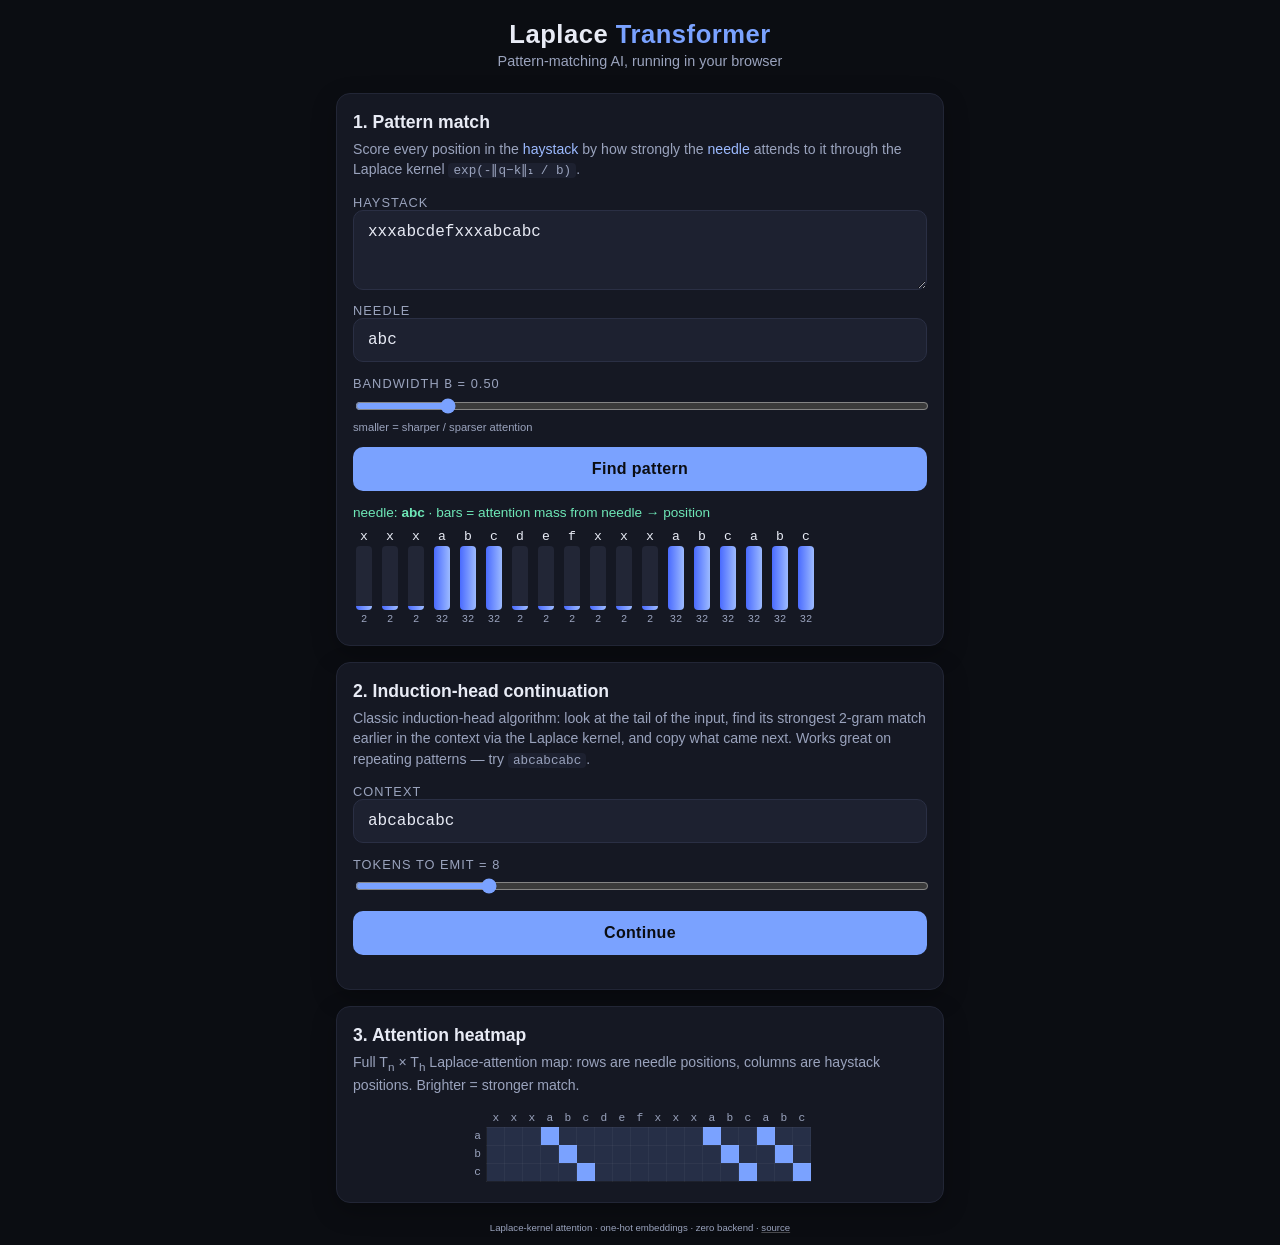
==== docs/index.html @ 92deb5fe "Add zero-backend static demo + GitHub Pages & Vercel deploy Ports the Laplace-kernel attention, indu" ====
<!DOCTYPE html>
<html lang="en">
<head>
  <meta charset="UTF-8" />
  <meta name="viewport" content="width=device-width, initial-scale=1, viewport-fit=cover" />
  <meta name="theme-color" content="#0b0d12" />
  <meta name="description" content="A lightweight Laplace-kernel transformer for pattern matching, running entirely in your browser." />
  <title>Laplace Transformer</title>
  <link rel="icon" href="data:image/svg+xml,%3Csvg xmlns='http://www.w3.org/2000/svg' viewBox='0 0 32 32'%3E%3Ctext y='26' font-size='26'%3E%E2%9A%A1%3C/text%3E%3C/svg%3E" />
  <link rel="stylesheet" href="style.css" />
</head>
<body>
  <main>
    <header>
      <h1>Laplace <span>Transformer</span></h1>
      <p class="sub">Pattern-matching AI, running in your browser</p>
    </header>

    <section class="card">
      <h2>1. Pattern match</h2>
      <p class="hint">
        Score every position in the <em>haystack</em> by how strongly
        the <em>needle</em> attends to it through the Laplace kernel
        <code>exp(-‖q&#8722;k‖₁ / b)</code>.
      </p>
      <label>
        Haystack
        <textarea id="haystack" rows="3" autocomplete="off" spellcheck="false"
                  placeholder="xxxabcdefxxxabcabc"></textarea>
      </label>
      <label>
        Needle
        <input id="needle" type="text" autocomplete="off" spellcheck="false"
               placeholder="abc" />
      </label>
      <label class="slider-label">
        Bandwidth <code>b</code> = <span id="bwVal">0.50</span>
        <input id="bw" type="range" min="0.05" max="3" step="0.05" value="0.5" />
        <small>smaller = sharper / sparser attention</small>
      </label>
      <button id="matchBtn" class="primary">Find pattern</button>
      <div id="matchResult" class="result" aria-live="polite"></div>
    </section>

    <section class="card">
      <h2>2. Induction-head continuation</h2>
      <p class="hint">
        Classic induction-head algorithm: look at the tail of the input,
        find its strongest 2-gram match earlier in the context via the
        Laplace kernel, and copy what came next. Works great on
        repeating patterns &mdash; try <code>abcabcabc</code>.
      </p>
      <label>
        Context
        <input id="context" type="text" autocomplete="off" spellcheck="false"
               placeholder="abcabcabc" />
      </label>
      <label class="slider-label">
        Tokens to emit = <span id="nVal">8</span>
        <input id="numTokens" type="range" min="1" max="32" step="1" value="8" />
      </label>
      <button id="contBtn" class="primary">Continue</button>
      <div id="contResult" class="result" aria-live="polite"></div>
    </section>

    <section class="card">
      <h2>3. Attention heatmap</h2>
      <p class="hint">
        Full T<sub>n</sub> &times; T<sub>h</sub> Laplace-attention map:
        rows are needle positions, columns are haystack positions.
        Brighter = stronger match.
      </p>
      <div id="heatmap" class="heatmap"></div>
    </section>

    <footer>
      <small>
        Laplace-kernel attention &middot; one-hot embeddings &middot; zero backend
        &middot; <a href="https://github.com/baiehclaca/emacgs">source</a>
      </small>
    </footer>
  </main>

  <script src="laplace.js"></script>
  <script src="app.js"></script>
</body>
</html>
---- docs/style.css ----
:root {
  --bg: #0b0d12;
  --panel: #151823;
  --panel-hi: #1d2130;
  --ink: #e8ebf5;
  --ink-dim: #9aa3bd;
  --accent: #7aa2ff;
  --accent-hi: #9cbaff;
  --good: #6ee7b7;
  --bad: #ff8a8a;
  --bar: linear-gradient(90deg, #4a6bff, #9cbaff);
  --radius: 14px;
  font-family: -apple-system, BlinkMacSystemFont, "Segoe UI", Roboto,
               "Helvetica Neue", Arial, sans-serif;
}

* { box-sizing: border-box; }

html, body {
  margin: 0;
  padding: 0;
  background: var(--bg);
  color: var(--ink);
  -webkit-tap-highlight-color: transparent;
  -webkit-text-size-adjust: 100%;
  min-height: 100%;
}

main {
  max-width: 640px;
  margin: 0 auto;
  padding: env(safe-area-inset-top, 20px) 16px
          env(safe-area-inset-bottom, 20px);
}

header {
  text-align: center;
  padding: 20px 0 8px;
}
header h1 {
  font-size: 1.6rem;
  font-weight: 700;
  margin: 0;
  letter-spacing: 0.02em;
}
header h1 span {
  color: var(--accent);
}
header .sub {
  color: var(--ink-dim);
  margin: 4px 0 0;
  font-size: 0.9rem;
}

.card {
  background: var(--panel);
  border: 1px solid #222636;
  border-radius: var(--radius);
  padding: 18px 16px 20px;
  margin: 16px 0;
  box-shadow: 0 8px 24px rgba(0, 0, 0, 0.25);
}

.card h2 {
  margin: 0 0 6px;
  font-size: 1.1rem;
}
.card .hint {
  color: var(--ink-dim);
  margin: 0 0 14px;
  font-size: 0.88rem;
  line-height: 1.45;
}
.card .hint code,
.result code {
  background: var(--panel-hi);
  padding: 0 5px;
  border-radius: 4px;
  font-size: 0.9em;
  font-family: ui-monospace, Menlo, Consolas, monospace;
}
.card em {
  color: var(--accent-hi);
  font-style: normal;
}

label {
  display: block;
  color: var(--ink-dim);
  font-size: 0.8rem;
  margin: 10px 0 4px;
  text-transform: uppercase;
  letter-spacing: 0.08em;
}
label small {
  display: block;
  color: var(--ink-dim);
  font-size: 0.7rem;
  margin-top: 4px;
  text-transform: none;
  letter-spacing: 0;
}
input[type="text"], textarea {
  width: 100%;
  background: var(--panel-hi);
  color: var(--ink);
  border: 1px solid #2a2f44;
  border-radius: 10px;
  padding: 12px 14px;
  font-size: 1rem;
  font-family: ui-monospace, Menlo, Consolas, monospace;
  outline: none;
  transition: border-color .15s ease;
}
input[type="text"]:focus, textarea:focus {
  border-color: var(--accent);
}
textarea { resize: vertical; min-height: 64px; }

.slider-label { margin-top: 14px; }
input[type="range"] {
  width: 100%;
  accent-color: var(--accent);
  margin-top: 6px;
}

button.primary {
  display: block;
  width: 100%;
  margin-top: 14px;
  padding: 13px 18px;
  border: 0;
  border-radius: 10px;
  background: var(--accent);
  color: #0b0d12;
  font-size: 1rem;
  font-weight: 700;
  letter-spacing: 0.02em;
  cursor: pointer;
  transition: background .15s ease, transform .05s ease;
}
button.primary:hover { background: var(--accent-hi); }
button.primary:active { transform: translateY(1px); }

.result { margin-top: 14px; }

.bars {
  display: flex;
  flex-wrap: wrap;
  gap: 4px 4px;
  margin-top: 8px;
}
.bar-wrap {
  position: relative;
  display: inline-flex;
  flex-direction: column;
  align-items: center;
  width: 22px;
}
.bar-char {
  font-family: ui-monospace, Menlo, Consolas, monospace;
  font-size: 0.82rem;
  color: var(--ink);
  height: 18px;
  display: flex;
  align-items: center;
}
.bar-box {
  width: 16px;
  height: 64px;
  background: #222636;
  border-radius: 4px;
  overflow: hidden;
  display: flex;
  align-items: flex-end;
}
.bar-fill {
  width: 100%;
  background: var(--bar);
  transition: height .25s ease;
}
.bar-score {
  font-size: 0.65rem;
  color: var(--ink-dim);
  margin-top: 3px;
  font-family: ui-monospace, Menlo, Consolas, monospace;
}

.copy-line {
  font-family: ui-monospace, Menlo, Consolas, monospace;
  font-size: 1rem;
  background: var(--panel-hi);
  padding: 12px 14px;
  border-radius: 10px;
  margin-top: 10px;
  letter-spacing: 0.03em;
  word-break: break-all;
}
.copy-line .prompt { color: var(--ink-dim); }
.copy-line .out { color: var(--good); }

.status {
  margin-top: 10px;
  font-size: 0.85rem;
  color: var(--ink-dim);
}
.status.good { color: var(--good); }
.status.bad { color: var(--bad); }

/* Heatmap */
.heatmap {
  overflow-x: auto;
  margin-top: 8px;
  -webkit-overflow-scrolling: touch;
}
.heatmap table {
  border-collapse: collapse;
  margin: 0 auto;
}
.heatmap td {
  width: 18px;
  height: 18px;
  text-align: center;
  font-family: ui-monospace, Menlo, Consolas, monospace;
  font-size: 0.7rem;
  color: var(--ink);
  border: 1px solid rgba(255, 255, 255, 0.04);
}
.heatmap td.hdr {
  color: var(--ink-dim);
  background: transparent;
  border: 0;
}

footer {
  text-align: center;
  color: var(--ink-dim);
  font-size: 0.72rem;
  margin: 18px 0 10px;
}
footer a {
  color: var(--ink-dim);
  text-decoration: underline;
  text-decoration-color: rgba(255, 255, 255, 0.25);
}
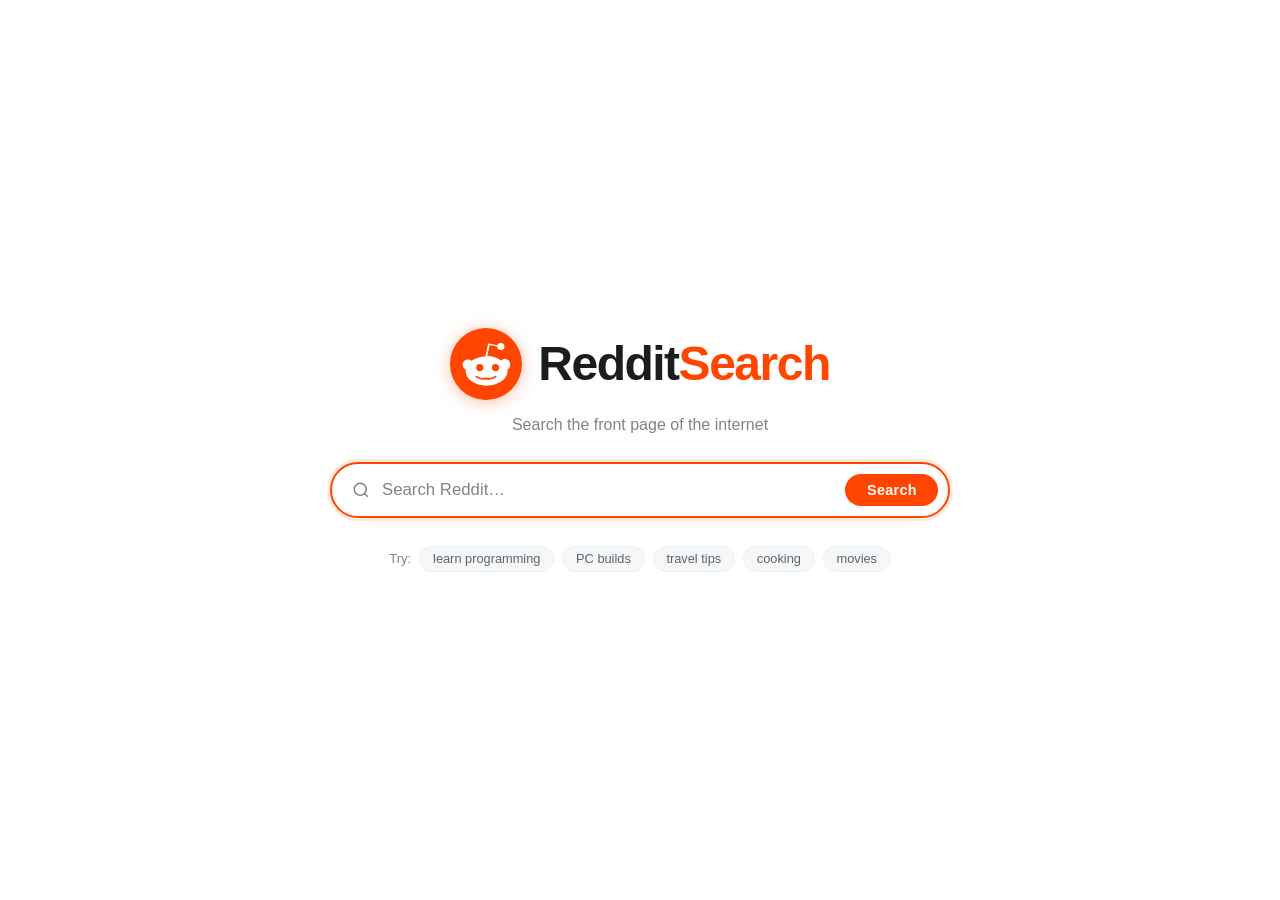
==== commit 87b3d6a0: "Build Reddit search engine with knowledge panels Google-style Reddit search engine with live Reddit " ====
--- a/docs/index.html
+++ b/docs/index.html
@@ -1,87 +1,130 @@
 <!DOCTYPE html>
 <html lang="en">
 <head>
-  <meta charset="UTF-8" />
-  <meta name="viewport" content="width=device-width, initial-scale=1, viewport-fit=cover" />
-  <meta name="theme-color" content="#0b0d12" />
-  <meta name="description" content="A lightweight Laplace-kernel transformer for pattern matching, running entirely in your browser." />
-  <title>Laplace Transformer</title>
-  <link rel="icon" href="data:image/svg+xml,%3Csvg xmlns='http://www.w3.org/2000/svg' viewBox='0 0 32 32'%3E%3Ctext y='26' font-size='26'%3E%E2%9A%A1%3C/text%3E%3C/svg%3E" />
-  <link rel="stylesheet" href="style.css" />
+  <meta charset="UTF-8">
+  <meta name="viewport" content="width=device-width, initial-scale=1.0">
+  <title>RedditSearch &mdash; Find anything on Reddit</title>
+  <meta name="description" content="Search Reddit like Google. Find answers, discussions, and community wisdom with knowledge panels.">
+  <link rel="icon" type="image/svg+xml" href="data:image/svg+xml,%3Csvg xmlns='http://www.w3.org/2000/svg' viewBox='0 0 20 20'%3E%3Ccircle cx='10' cy='10' r='10' fill='%23FF4500'/%3E%3Cpath d='M16.67 10a1.46 1.46 0 00-2.47-1a7.12 7.12 0 00-3.85-1.23l.65-3.08 2.13.45a1 1 0 101-1 1 1 0 00-.96.68l-2.38-.5a.18.18 0 00-.22.14l-.73 3.44a7.14 7.14 0 00-3.89 1.23 1.46 1.46 0 10-1.61 2.39 2.87 2.87 0 000 .44c0 2.24 2.61 4.06 5.83 4.06s5.83-1.82 5.83-4.06a2.87 2.87 0 000-.44 1.46 1.46 0 00.67-1.52zM7.27 11a1 1 0 111 1 1 1 0 01-1-1zm5.6 2.71a3.58 3.58 0 01-2.87.57 3.58 3.58 0 01-2.87-.57.28.28 0 01.39-.39 3 3 0 002.48.46 3 3 0 002.48-.46.28.28 0 01.39.39zm-.23-1.71a1 1 0 111-1 1 1 0 01-1 1z' fill='white'/%3E%3C/svg%3E">
+  <link rel="stylesheet" href="style.css">
 </head>
 <body>
-  <main>
-    <header>
-      <h1>Laplace <span>Transformer</span></h1>
-      <p class="sub">Pattern-matching AI, running in your browser</p>
-    </header>
 
-    <section class="card">
-      <h2>1. Pattern match</h2>
-      <p class="hint">
-        Score every position in the <em>haystack</em> by how strongly
-        the <em>needle</em> attends to it through the Laplace kernel
-        <code>exp(-‖q&#8722;k‖₁ / b)</code>.
-      </p>
-      <label>
-        Haystack
-        <textarea id="haystack" rows="3" autocomplete="off" spellcheck="false"
-                  placeholder="xxxabcdefxxxabcabc"></textarea>
-      </label>
-      <label>
-        Needle
-        <input id="needle" type="text" autocomplete="off" spellcheck="false"
-               placeholder="abc" />
-      </label>
-      <label class="slider-label">
-        Bandwidth <code>b</code> = <span id="bwVal">0.50</span>
-        <input id="bw" type="range" min="0.05" max="3" step="0.05" value="0.5" />
-        <small>smaller = sharper / sparser attention</small>
-      </label>
-      <button id="matchBtn" class="primary">Find pattern</button>
-      <div id="matchResult" class="result" aria-live="polite"></div>
-    </section>
+<!-- ══ HOME VIEW ══ -->
+<div id="home-view">
+  <div class="home-center">
 
-    <section class="card">
-      <h2>2. Induction-head continuation</h2>
-      <p class="hint">
-        Classic induction-head algorithm: look at the tail of the input,
-        find its strongest 2-gram match earlier in the context via the
-        Laplace kernel, and copy what came next. Works great on
-        repeating patterns &mdash; try <code>abcabcabc</code>.
-      </p>
-      <label>
-        Context
-        <input id="context" type="text" autocomplete="off" spellcheck="false"
-               placeholder="abcabcabc" />
-      </label>
-      <label class="slider-label">
-        Tokens to emit = <span id="nVal">8</span>
-        <input id="numTokens" type="range" min="1" max="32" step="1" value="8" />
-      </label>
-      <button id="contBtn" class="primary">Continue</button>
-      <div id="contResult" class="result" aria-live="polite"></div>
-    </section>
+    <div class="home-logo">
+      <svg class="snoo-lg" viewBox="0 0 20 20" xmlns="http://www.w3.org/2000/svg" aria-hidden="true">
+        <circle cx="10" cy="10" r="10" fill="#FF4500"/>
+        <path d="M16.67 10a1.46 1.46 0 00-2.47-1a7.12 7.12 0 00-3.85-1.23l.65-3.08 2.13.45a1 1 0 101-1 1 1 0 00-.96.68l-2.38-.5a.18.18 0 00-.22.14l-.73 3.44a7.14 7.14 0 00-3.89 1.23 1.46 1.46 0 10-1.61 2.39 2.87 2.87 0 000 .44c0 2.24 2.61 4.06 5.83 4.06s5.83-1.82 5.83-4.06a2.87 2.87 0 000-.44 1.46 1.46 0 00.67-1.52zM7.27 11a1 1 0 111 1 1 1 0 01-1-1zm5.6 2.71a3.58 3.58 0 01-2.87.57 3.58 3.58 0 01-2.87-.57.28.28 0 01.39-.39 3 3 0 002.48.46 3 3 0 002.48-.46.28.28 0 01.39.39zm-.23-1.71a1 1 0 111-1 1 1 0 01-1 1z" fill="white"/>
+      </svg>
+      <div class="home-logo-text">
+        <span class="logo-reddit">Reddit</span><span class="logo-search">Search</span>
+      </div>
+    </div>
 
-    <section class="card">
-      <h2>3. Attention heatmap</h2>
-      <p class="hint">
-        Full T<sub>n</sub> &times; T<sub>h</sub> Laplace-attention map:
-        rows are needle positions, columns are haystack positions.
-        Brighter = stronger match.
-      </p>
-      <div id="heatmap" class="heatmap"></div>
-    </section>
+    <p class="home-tagline">Search the front page of the internet</p>
 
-    <footer>
-      <small>
-        Laplace-kernel attention &middot; one-hot embeddings &middot; zero backend
-        &middot; <a href="https://github.com/baiehclaca/emacgs">source</a>
-      </small>
-    </footer>
+    <form id="home-form" class="home-form">
+      <div class="home-box">
+        <svg class="box-icon" viewBox="0 0 24 24" fill="none" stroke="currentColor" stroke-width="2" aria-hidden="true">
+          <circle cx="11" cy="11" r="8"/><line x1="21" y1="21" x2="16.65" y2="16.65"/>
+        </svg>
+        <input id="home-input" type="text" placeholder="Search Reddit&hellip;" autocomplete="off" spellcheck="false" aria-label="Search Reddit">
+        <button type="submit" class="home-submit">Search</button>
+      </div>
+    </form>
+
+    <div class="trending">
+      <span class="trending-label">Try:</span>
+      <button class="chip" data-q="how to learn programming">learn programming</button>
+      <button class="chip" data-q="best budget PC build 2024">PC builds</button>
+      <button class="chip" data-q="travel tips Europe backpacking">travel tips</button>
+      <button class="chip" data-q="easy recipes for beginners cooking">cooking</button>
+      <button class="chip" data-q="best movies to watch 2024">movies</button>
+    </div>
+
+  </div>
+</div>
+
+<!-- ══ RESULTS VIEW ══ -->
+<div id="results-view" class="hidden">
+
+  <header class="r-header">
+    <div class="r-header-top">
+      <button id="logo-btn" class="r-logo" aria-label="Home">
+        <svg class="snoo-sm" viewBox="0 0 20 20" xmlns="http://www.w3.org/2000/svg" aria-hidden="true">
+          <circle cx="10" cy="10" r="10" fill="#FF4500"/>
+          <path d="M16.67 10a1.46 1.46 0 00-2.47-1a7.12 7.12 0 00-3.85-1.23l.65-3.08 2.13.45a1 1 0 101-1 1 1 0 00-.96.68l-2.38-.5a.18.18 0 00-.22.14l-.73 3.44a7.14 7.14 0 00-3.89 1.23 1.46 1.46 0 10-1.61 2.39 2.87 2.87 0 000 .44c0 2.24 2.61 4.06 5.83 4.06s5.83-1.82 5.83-4.06a2.87 2.87 0 000-.44 1.46 1.46 0 00.67-1.52zM7.27 11a1 1 0 111 1 1 1 0 01-1-1zm5.6 2.71a3.58 3.58 0 01-2.87.57 3.58 3.58 0 01-2.87-.57.28.28 0 01.39-.39 3 3 0 002.48.46 3 3 0 002.48-.46.28.28 0 01.39.39zm-.23-1.71a1 1 0 111-1 1 1 0 01-1 1z" fill="white"/>
+        </svg>
+        <span class="r-logo-text">Reddit<span>Search</span></span>
+      </button>
+
+      <form id="results-form" class="r-search-form" role="search">
+        <div class="r-box">
+          <svg class="box-icon" viewBox="0 0 24 24" fill="none" stroke="currentColor" stroke-width="2" aria-hidden="true">
+            <circle cx="11" cy="11" r="8"/><line x1="21" y1="21" x2="16.65" y2="16.65"/>
+          </svg>
+          <input id="results-input" type="text" autocomplete="off" spellcheck="false" aria-label="Search Reddit">
+          <button type="submit" class="r-submit" aria-label="Search">
+            <svg viewBox="0 0 24 24" fill="none" stroke="currentColor" stroke-width="2.5" aria-hidden="true">
+              <circle cx="11" cy="11" r="8"/><line x1="21" y1="21" x2="16.65" y2="16.65"/>
+            </svg>
+          </button>
+        </div>
+      </form>
+    </div>
+
+    <nav class="filter-bar" aria-label="Filters">
+      <div class="filter-group">
+        <button class="filter-pill active" data-filter="sort" data-value="relevance">Relevance</button>
+        <button class="filter-pill" data-filter="sort" data-value="hot">Hot</button>
+        <button class="filter-pill" data-filter="sort" data-value="top">Top</button>
+        <button class="filter-pill" data-filter="sort" data-value="new">New</button>
+      </div>
+      <div class="filter-sep"></div>
+      <div class="filter-group">
+        <button class="filter-pill active" data-filter="time" data-value="all">All time</button>
+        <button class="filter-pill" data-filter="time" data-value="year">Year</button>
+        <button class="filter-pill" data-filter="time" data-value="month">Month</button>
+        <button class="filter-pill" data-filter="time" data-value="week">Week</button>
+        <button class="filter-pill" data-filter="time" data-value="day">Today</button>
+      </div>
+      <div class="filter-sep"></div>
+      <div class="filter-group subreddit-group">
+        <span class="sub-prefix">r/</span>
+        <input id="subreddit-input" type="text" placeholder="subreddit" class="sub-input" autocomplete="off" aria-label="Filter by subreddit">
+      </div>
+    </nav>
+  </header>
+
+  <main class="r-main">
+    <div id="stats-bar" class="stats-bar"></div>
+    <div id="knowledge-panel" class="knowledge-panel hidden"></div>
+    <div id="results-list" class="results-list"></div>
+
+    <div id="loading-state" class="loading-state hidden">
+      <div class="spinner"></div>
+      <p>Searching Reddit&hellip;</p>
+    </div>
+
+    <div id="error-state" class="error-state hidden"></div>
+
+    <div id="no-results" class="no-results hidden">
+      <div class="state-icon">&#128269;</div>
+      <h3>No results found</h3>
+      <p>Try different keywords or remove the subreddit filter</p>
+    </div>
+
+    <div id="load-more-wrap" class="load-more-wrap hidden">
+      <button id="load-more-btn" class="load-more-btn">Load more results</button>
+    </div>
   </main>
 
-  <script src="laplace.js"></script>
-  <script src="app.js"></script>
+</div>
+
+<script src="reddit-api.js"></script>
+<script src="app.js"></script>
 </body>
 </html>
--- a/docs/style.css
+++ b/docs/style.css
@@ -1,245 +1,832 @@
+/* ═══════════════════════════════════════════════
+   RedditSearch — styles
+   ═══════════════════════════════════════════════ */
+
+/* ── Reset ──────────────────────────────────────── */
+*, *::before, *::after { box-sizing: border-box; margin: 0; padding: 0; }
+
 :root {
-  --bg: #0b0d12;
-  --panel: #151823;
-  --panel-hi: #1d2130;
-  --ink: #e8ebf5;
-  --ink-dim: #9aa3bd;
-  --accent: #7aa2ff;
-  --accent-hi: #9cbaff;
-  --good: #6ee7b7;
-  --bad: #ff8a8a;
-  --bar: linear-gradient(90deg, #4a6bff, #9cbaff);
-  --radius: 14px;
-  font-family: -apple-system, BlinkMacSystemFont, "Segoe UI", Roboto,
-               "Helvetica Neue", Arial, sans-serif;
-}
-
-* { box-sizing: border-box; }
-
-html, body {
-  margin: 0;
-  padding: 0;
+  /* Brand */
+  --orange:       #FF4500;
+  --orange-dark:  #D93A00;
+  --orange-light: #FF6534;
+  --blue:         #0079D3;
+
+  /* Light theme */
+  --bg:           #FFFFFF;
+  --bg-2:         #F6F7F8;
+  --bg-3:         #EDEFF1;
+  --border:       #EDEFF1;
+  --text:         #1C1C1C;
+  --text-2:       #57666E;
+  --text-3:       #818384;
+
+  /* Misc */
+  --radius:    8px;
+  --radius-sm: 4px;
+  --shadow:    0 1px 3px rgba(0,0,0,.08), 0 1px 2px rgba(0,0,0,.05);
+  --shadow-md: 0 4px 16px rgba(0,0,0,.10);
+  --font: -apple-system, BlinkMacSystemFont, 'Segoe UI', Roboto, Ubuntu, sans-serif;
+  --header-h: 110px;
+}
+
+html { font-size: 16px; scroll-behavior: smooth; }
+body {
+  font-family: var(--font);
   background: var(--bg);
-  color: var(--ink);
-  -webkit-tap-highlight-color: transparent;
-  -webkit-text-size-adjust: 100%;
-  min-height: 100%;
-}
-
-main {
-  max-width: 640px;
-  margin: 0 auto;
-  padding: env(safe-area-inset-top, 20px) 16px
-          env(safe-area-inset-bottom, 20px);
-}
-
-header {
-  text-align: center;
-  padding: 20px 0 8px;
-}
-header h1 {
-  font-size: 1.6rem;
-  font-weight: 700;
-  margin: 0;
-  letter-spacing: 0.02em;
-}
-header h1 span {
-  color: var(--accent);
-}
-header .sub {
-  color: var(--ink-dim);
-  margin: 4px 0 0;
-  font-size: 0.9rem;
-}
-
-.card {
-  background: var(--panel);
-  border: 1px solid #222636;
-  border-radius: var(--radius);
-  padding: 18px 16px 20px;
-  margin: 16px 0;
-  box-shadow: 0 8px 24px rgba(0, 0, 0, 0.25);
-}
-
-.card h2 {
-  margin: 0 0 6px;
-  font-size: 1.1rem;
-}
-.card .hint {
-  color: var(--ink-dim);
-  margin: 0 0 14px;
-  font-size: 0.88rem;
-  line-height: 1.45;
-}
-.card .hint code,
-.result code {
-  background: var(--panel-hi);
-  padding: 0 5px;
-  border-radius: 4px;
-  font-size: 0.9em;
-  font-family: ui-monospace, Menlo, Consolas, monospace;
-}
-.card em {
-  color: var(--accent-hi);
-  font-style: normal;
-}
-
-label {
-  display: block;
-  color: var(--ink-dim);
-  font-size: 0.8rem;
-  margin: 10px 0 4px;
-  text-transform: uppercase;
-  letter-spacing: 0.08em;
-}
-label small {
-  display: block;
-  color: var(--ink-dim);
-  font-size: 0.7rem;
-  margin-top: 4px;
-  text-transform: none;
-  letter-spacing: 0;
-}
-input[type="text"], textarea {
-  width: 100%;
-  background: var(--panel-hi);
-  color: var(--ink);
-  border: 1px solid #2a2f44;
-  border-radius: 10px;
-  padding: 12px 14px;
-  font-size: 1rem;
-  font-family: ui-monospace, Menlo, Consolas, monospace;
-  outline: none;
-  transition: border-color .15s ease;
-}
-input[type="text"]:focus, textarea:focus {
-  border-color: var(--accent);
-}
-textarea { resize: vertical; min-height: 64px; }
-
-.slider-label { margin-top: 14px; }
-input[type="range"] {
-  width: 100%;
-  accent-color: var(--accent);
-  margin-top: 6px;
-}
-
-button.primary {
-  display: block;
-  width: 100%;
-  margin-top: 14px;
-  padding: 13px 18px;
-  border: 0;
-  border-radius: 10px;
-  background: var(--accent);
-  color: #0b0d12;
-  font-size: 1rem;
-  font-weight: 700;
-  letter-spacing: 0.02em;
-  cursor: pointer;
-  transition: background .15s ease, transform .05s ease;
-}
-button.primary:hover { background: var(--accent-hi); }
-button.primary:active { transform: translateY(1px); }
-
-.result { margin-top: 14px; }
-
-.bars {
-  display: flex;
-  flex-wrap: wrap;
-  gap: 4px 4px;
-  margin-top: 8px;
-}
-.bar-wrap {
-  position: relative;
-  display: inline-flex;
-  flex-direction: column;
-  align-items: center;
-  width: 22px;
-}
-.bar-char {
-  font-family: ui-monospace, Menlo, Consolas, monospace;
-  font-size: 0.82rem;
-  color: var(--ink);
-  height: 18px;
-  display: flex;
-  align-items: center;
-}
-.bar-box {
-  width: 16px;
-  height: 64px;
-  background: #222636;
-  border-radius: 4px;
-  overflow: hidden;
-  display: flex;
-  align-items: flex-end;
-}
-.bar-fill {
-  width: 100%;
-  background: var(--bar);
-  transition: height .25s ease;
-}
-.bar-score {
-  font-size: 0.65rem;
-  color: var(--ink-dim);
-  margin-top: 3px;
-  font-family: ui-monospace, Menlo, Consolas, monospace;
-}
-
-.copy-line {
-  font-family: ui-monospace, Menlo, Consolas, monospace;
-  font-size: 1rem;
-  background: var(--panel-hi);
-  padding: 12px 14px;
-  border-radius: 10px;
-  margin-top: 10px;
-  letter-spacing: 0.03em;
-  word-break: break-all;
-}
-.copy-line .prompt { color: var(--ink-dim); }
-.copy-line .out { color: var(--good); }
-
-.status {
-  margin-top: 10px;
-  font-size: 0.85rem;
-  color: var(--ink-dim);
-}
-.status.good { color: var(--good); }
-.status.bad { color: var(--bad); }
-
-/* Heatmap */
-.heatmap {
-  overflow-x: auto;
-  margin-top: 8px;
-  -webkit-overflow-scrolling: touch;
-}
-.heatmap table {
-  border-collapse: collapse;
-  margin: 0 auto;
-}
-.heatmap td {
+  color: var(--text);
+  min-height: 100vh;
+  -webkit-font-smoothing: antialiased;
+}
+
+a  { color: inherit; text-decoration: none; }
+button { cursor: pointer; font-family: inherit; border: none; background: none; }
+input  { font-family: inherit; }
+
+.hidden { display: none !important; }
+
+/* ── Shared search box icon ──────────────────────── */
+.box-icon {
   width: 18px;
   height: 18px;
+  color: var(--text-3);
+  flex-shrink: 0;
+}
+
+/* ══════════════════════════════════════════════════
+   HOME VIEW
+   ══════════════════════════════════════════════════ */
+
+#home-view {
+  display: flex;
+  align-items: center;
+  justify-content: center;
+  min-height: 100vh;
+  padding: 2rem 1rem;
+}
+
+.home-center {
+  display: flex;
+  flex-direction: column;
+  align-items: center;
+  gap: 1.75rem;
+  width: 100%;
+  max-width: 620px;
+}
+
+/* Logo */
+.home-logo {
+  display: flex;
+  align-items: center;
+  gap: 1rem;
+}
+
+.snoo-lg {
+  width: 72px;
+  height: 72px;
+  flex-shrink: 0;
+  filter: drop-shadow(0 2px 8px rgba(255,69,0,.35));
+}
+
+.home-logo-text {
+  font-size: 3rem;
+  font-weight: 900;
+  letter-spacing: -1.5px;
+  line-height: 1;
+}
+
+.logo-reddit { color: var(--text); }
+.logo-search { color: var(--orange); }
+
+.home-tagline {
+  font-size: 1rem;
+  color: var(--text-3);
+  margin-top: -0.75rem;
+}
+
+/* Home search box */
+.home-form { width: 100%; }
+
+.home-box {
+  display: flex;
+  align-items: center;
+  gap: 0.75rem;
+  border: 2px solid var(--border);
+  border-radius: 50px;
+  padding: 0.6rem 0.6rem 0.6rem 1.25rem;
+  background: var(--bg);
+  box-shadow: var(--shadow);
+  transition: border-color .15s, box-shadow .15s;
+}
+
+.home-box:focus-within {
+  border-color: var(--orange);
+  box-shadow: 0 0 0 3px rgba(255,69,0,.12);
+}
+
+.home-box input {
+  flex: 1;
+  border: none;
+  outline: none;
+  font-size: 1.05rem;
+  color: var(--text);
+  background: transparent;
+  min-width: 0;
+}
+
+.home-box input::placeholder { color: var(--text-3); }
+
+.home-submit {
+  background: var(--orange);
+  color: #fff;
+  border-radius: 40px;
+  padding: 0.5rem 1.35rem;
+  font-size: 0.9rem;
+  font-weight: 700;
+  letter-spacing: .02em;
+  white-space: nowrap;
+  transition: background .15s, transform .1s;
+}
+
+.home-submit:hover  { background: var(--orange-dark); }
+.home-submit:active { transform: scale(.97); }
+
+/* Trending chips */
+.trending {
+  display: flex;
+  align-items: center;
+  flex-wrap: wrap;
+  gap: 0.4rem 0.5rem;
+  justify-content: center;
+}
+
+.trending-label {
+  font-size: 0.82rem;
+  color: var(--text-3);
+}
+
+.chip {
+  background: var(--bg-2);
+  border: 1px solid var(--border);
+  border-radius: 20px;
+  padding: 0.28rem 0.8rem;
+  font-size: 0.8rem;
+  color: var(--text-2);
+  transition: all .15s;
+}
+
+.chip:hover {
+  background: var(--border);
+  color: var(--text);
+  border-color: #CDD0D3;
+}
+
+/* ══════════════════════════════════════════════════
+   RESULTS HEADER
+   ══════════════════════════════════════════════════ */
+
+.r-header {
+  position: sticky;
+  top: 0;
+  z-index: 100;
+  background: var(--bg);
+  border-bottom: 1px solid var(--border);
+  box-shadow: 0 1px 4px rgba(0,0,0,.06);
+}
+
+.r-header-top {
+  display: flex;
+  align-items: center;
+  gap: 1rem;
+  padding: 0.7rem 1.25rem;
+}
+
+/* Header logo */
+.r-logo {
+  display: flex;
+  align-items: center;
+  gap: 0.5rem;
+  flex-shrink: 0;
+  transition: opacity .15s;
+}
+
+.r-logo:hover { opacity: .75; }
+
+.snoo-sm { width: 28px; height: 28px; flex-shrink: 0; }
+
+.r-logo-text {
+  font-size: 1.1rem;
+  font-weight: 900;
+  letter-spacing: -.5px;
+  color: var(--text);
+  white-space: nowrap;
+}
+
+.r-logo-text span { color: var(--orange); }
+
+/* Results search form */
+.r-search-form { flex: 1; max-width: 680px; }
+
+.r-box {
+  display: flex;
+  align-items: center;
+  gap: 0.5rem;
+  border: 1.5px solid var(--border);
+  border-radius: 50px;
+  padding: 0.4rem 0.4rem 0.4rem 1rem;
+  background: var(--bg);
+  transition: border-color .15s, box-shadow .15s;
+}
+
+.r-box:focus-within {
+  border-color: var(--orange);
+  box-shadow: 0 0 0 3px rgba(255,69,0,.1);
+}
+
+.r-box input {
+  flex: 1;
+  border: none;
+  outline: none;
+  font-size: 0.95rem;
+  color: var(--text);
+  background: transparent;
+  min-width: 0;
+}
+
+.r-box input::placeholder { color: var(--text-3); }
+
+.r-submit {
+  background: var(--bg-2);
+  border-radius: 50%;
+  width: 32px;
+  height: 32px;
+  display: flex;
+  align-items: center;
+  justify-content: center;
+  flex-shrink: 0;
+  transition: background .15s;
+}
+
+.r-submit:hover { background: var(--border); }
+
+.r-submit svg { width: 15px; height: 15px; color: var(--text-2); }
+
+/* Filter bar */
+.filter-bar {
+  display: flex;
+  align-items: center;
+  gap: 0.2rem;
+  padding: 0 1.25rem 0.6rem;
+  overflow-x: auto;
+  scrollbar-width: none;
+}
+
+.filter-bar::-webkit-scrollbar { display: none; }
+
+.filter-group {
+  display: flex;
+  align-items: center;
+  gap: 0.15rem;
+  flex-shrink: 0;
+}
+
+.filter-sep {
+  width: 1px;
+  height: 18px;
+  background: var(--border);
+  margin: 0 0.5rem;
+  flex-shrink: 0;
+}
+
+.filter-pill {
+  border-radius: 20px;
+  padding: 0.28rem 0.75rem;
+  font-size: 0.8rem;
+  color: var(--text-2);
+  background: transparent;
+  white-space: nowrap;
+  transition: all .15s;
+}
+
+.filter-pill:hover  { background: var(--bg-2); color: var(--text); }
+
+.filter-pill.active {
+  background: var(--orange);
+  color: #fff;
+  font-weight: 700;
+}
+
+/* Subreddit filter */
+.subreddit-group {
+  display: flex;
+  align-items: center;
+  background: var(--bg-2);
+  border: 1.5px solid var(--border);
+  border-radius: 20px;
+  padding: 0.25rem 0.75rem;
+  gap: 0.15rem;
+  transition: border-color .15s;
+}
+
+.subreddit-group:focus-within { border-color: var(--orange); }
+
+.sub-prefix {
+  font-size: 0.8rem;
+  font-weight: 700;
+  color: var(--orange);
+}
+
+.sub-input {
+  border: none;
+  outline: none;
+  font-size: 0.8rem;
+  color: var(--text);
+  background: transparent;
+  width: 90px;
+}
+
+.sub-input::placeholder { color: var(--text-3); }
+
+/* ══════════════════════════════════════════════════
+   RESULTS MAIN
+   ══════════════════════════════════════════════════ */
+
+.r-main {
+  max-width: 780px;
+  margin: 0 auto;
+  padding: 1rem 1.25rem 4rem;
+  width: 100%;
+}
+
+.stats-bar {
+  font-size: 0.8rem;
+  color: var(--text-3);
+  margin-bottom: 1rem;
+  min-height: 1.1rem;
+}
+
+/* ══════════════════════════════════════════════════
+   KNOWLEDGE PANEL
+   ══════════════════════════════════════════════════ */
+
+.knowledge-panel {
+  background: var(--bg);
+  border: 1.5px solid var(--border);
+  border-left: 4px solid var(--orange);
+  border-radius: var(--radius);
+  padding: 1.25rem;
+  margin-bottom: 1.5rem;
+  box-shadow: var(--shadow);
+}
+
+/* Subreddit badge in panel */
+.k-header {
+  display: flex;
+  align-items: flex-start;
+  justify-content: space-between;
+  gap: 1rem;
+  margin-bottom: 0.75rem;
+}
+
+.k-sub {
+  display: inline-flex;
+  align-items: center;
+  gap: 0.65rem;
+  background: var(--sub-bg);
+  color: var(--sub-text);
+  border-radius: 12px;
+  padding: 0.35rem 0.75rem 0.35rem 0.4rem;
+  transition: opacity .15s;
+}
+
+.k-sub:hover { opacity: .8; }
+
+.k-sub-icon {
+  width: 38px;
+  height: 38px;
+  border-radius: 50%;
+  background: var(--sub-icon);
+  color: #fff;
+  font-size: 0.9rem;
+  font-weight: 800;
+  display: flex;
+  align-items: center;
+  justify-content: center;
+  flex-shrink: 0;
+}
+
+.k-sub-info { display: flex; flex-direction: column; gap: 1px; }
+.k-sub-name    { font-size: 0.9rem; font-weight: 700; }
+.k-sub-members { font-size: 0.75rem; opacity: .7; }
+
+.k-tag {
+  background: var(--orange);
+  color: #fff;
+  font-size: 0.7rem;
+  font-weight: 700;
+  text-transform: uppercase;
+  letter-spacing: .6px;
+  padding: 0.25rem 0.6rem;
+  border-radius: 12px;
+  white-space: nowrap;
+  flex-shrink: 0;
+}
+
+.k-sub-desc {
+  font-size: 0.875rem;
+  color: var(--text-2);
+  line-height: 1.55;
+  margin-bottom: 0.75rem;
+}
+
+.k-post-title {
+  font-size: 0.875rem;
+  font-weight: 600;
+  color: var(--text-2);
+  border-left: 3px solid var(--orange-light);
+  padding-left: 0.65rem;
+  margin-bottom: 0.85rem;
+}
+
+.k-post-title a:hover { color: var(--orange); }
+
+/* Answer block */
+.k-answer {
+  background: var(--bg-2);
+  border-radius: 6px;
+  padding: 0.9rem 1rem;
+  margin-bottom: 1rem;
+}
+
+.k-answer-meta {
+  display: flex;
+  align-items: center;
+  flex-wrap: wrap;
+  gap: 0.45rem;
+  margin-bottom: 0.5rem;
+}
+
+.k-answer-label {
+  font-size: 0.72rem;
+  font-weight: 700;
+  text-transform: uppercase;
+  letter-spacing: .5px;
+  color: var(--orange);
+}
+
+.k-answer-by {
+  font-size: 0.8rem;
+  color: var(--text-3);
+}
+
+.k-answer-by a:hover { color: var(--blue); text-decoration: underline; }
+
+.k-score {
+  font-size: 0.8rem;
+  font-weight: 700;
+  color: var(--orange);
+  margin-left: auto;
+}
+
+.k-answer-body {
+  font-size: 0.9rem;
+  line-height: 1.65;
+  color: var(--text);
+  margin-bottom: 0.6rem;
+}
+
+.k-read-more {
+  font-size: 0.8rem;
+  color: var(--blue);
+  font-weight: 500;
+}
+
+.k-read-more:hover { text-decoration: underline; }
+
+/* Action buttons */
+.k-actions {
+  display: flex;
+  gap: 0.5rem;
+  flex-wrap: wrap;
+}
+
+.k-btn {
+  display: inline-block;
+  border: 1.5px solid var(--border);
+  border-radius: 20px;
+  padding: 0.4rem 1rem;
+  font-size: 0.83rem;
+  font-weight: 600;
+  color: var(--text);
+  transition: all .15s;
+}
+
+.k-btn:hover { border-color: var(--orange); color: var(--orange); }
+
+.k-btn.primary {
+  background: var(--orange);
+  border-color: var(--orange);
+  color: #fff;
+}
+
+.k-btn.primary:hover { background: var(--orange-dark); border-color: var(--orange-dark); }
+
+/* Skeleton loader */
+.k-skeleton { display: flex; flex-direction: column; gap: 0.65rem; padding: 0.25rem 0; }
+
+.skel-line {
+  height: 13px;
+  border-radius: 4px;
+  background: linear-gradient(90deg, var(--bg-2) 0%, var(--border) 50%, var(--bg-2) 100%);
+  background-size: 200% 100%;
+  animation: shimmer 1.4s ease-in-out infinite;
+}
+
+@keyframes shimmer {
+  0%   { background-position: 200% 0; }
+  100% { background-position: -200% 0; }
+}
+
+/* ══════════════════════════════════════════════════
+   RESULT CARDS
+   ══════════════════════════════════════════════════ */
+
+.result-card {
+  display: flex;
+  gap: 1rem;
+  padding: 1rem 0;
+  border-bottom: 1px solid var(--bg-2);
+}
+
+.result-card:last-child { border-bottom: none; }
+
+/* Thumbnail */
+.card-thumb-wrap { flex-shrink: 0; align-self: flex-start; margin-top: 2px; }
+
+.card-thumb {
+  width: 110px;
+  height: 74px;
+  object-fit: cover;
+  border-radius: 6px;
+  border: 1px solid var(--border);
+  background: var(--bg-2);
+  display: block;
+}
+
+/* Card body */
+.card-body { flex: 1; min-width: 0; }
+
+/* Metadata row */
+.card-meta {
+  display: flex;
+  align-items: center;
+  flex-wrap: wrap;
+  gap: 0.25rem 0.3rem;
+  margin-bottom: 0.4rem;
+}
+
+.sub-pill {
+  display: inline-flex;
+  align-items: center;
+  gap: 0.3rem;
+  background: var(--sub-bg);
+  color: var(--sub-text);
+  border-radius: 12px;
+  padding: 0.12rem 0.6rem 0.12rem 0.3rem;
+  font-size: 0.78rem;
+  font-weight: 700;
+  transition: opacity .15s;
+  white-space: nowrap;
+}
+
+.sub-pill:hover { opacity: .75; }
+
+.sub-dot {
+  width: 18px;
+  height: 18px;
+  border-radius: 50%;
+  background: var(--sub-icon);
+  color: #fff;
+  font-size: 0.6rem;
+  font-weight: 800;
+  display: inline-flex;
+  align-items: center;
+  justify-content: center;
+  flex-shrink: 0;
+}
+
+.meta-dot  { font-size: 0.75rem; color: var(--text-3); }
+.meta-auth { font-size: 0.77rem; color: var(--text-3); }
+.meta-time { font-size: 0.77rem; color: var(--text-3); }
+
+.flair-tag {
+  font-size: 0.7rem;
+  background: var(--bg-3);
+  color: var(--text-2);
+  border-radius: 10px;
+  padding: 0.08rem 0.45rem;
+}
+
+/* Title */
+.card-title {
+  font-size: 1rem;
+  font-weight: 600;
+  line-height: 1.4;
+  margin-bottom: 0.3rem;
+}
+
+.card-title a         { color: var(--text); }
+.card-title a:hover   { color: var(--orange); }
+.card-title a:visited { color: #6B5FF7; }
+
+/* Snippet */
+.card-snippet {
+  font-size: 0.86rem;
+  color: var(--text-2);
+  line-height: 1.55;
+  margin-bottom: 0.45rem;
+  display: -webkit-box;
+  -webkit-line-clamp: 2;
+  -webkit-box-orient: vertical;
+  overflow: hidden;
+}
+
+.link-url { color: var(--text-3); font-style: italic; }
+
+/* Stats bar */
+.card-stats {
+  display: flex;
+  align-items: center;
+  gap: 0.65rem;
+  flex-wrap: wrap;
+}
+
+.stat {
+  font-size: 0.8rem;
+  color: var(--text-3);
+  display: inline-flex;
+  align-items: center;
+  gap: 0.2rem;
+  white-space: nowrap;
+}
+
+.stat.score    { color: var(--orange); font-weight: 600; }
+.stat.comments { color: var(--text-2); }
+
+.award-badge { font-size: 0.78rem; color: var(--text-2); }
+
+.view-btn {
+  font-size: 0.78rem;
+  color: var(--blue);
+  margin-left: auto;
+  white-space: nowrap;
+  font-weight: 500;
+}
+
+.view-btn:hover { text-decoration: underline; }
+
+/* ══════════════════════════════════════════════════
+   LOADING / EMPTY / ERROR STATES
+   ══════════════════════════════════════════════════ */
+
+.loading-state {
+  display: flex;
+  flex-direction: column;
+  align-items: center;
+  gap: 1rem;
+  padding: 3.5rem 1rem;
+  color: var(--text-3);
+}
+
+.loading-state p { font-size: 0.9rem; }
+
+.spinner {
+  width: 36px;
+  height: 36px;
+  border: 3px solid var(--border);
+  border-top-color: var(--orange);
+  border-radius: 50%;
+  animation: spin .75s linear infinite;
+}
+
+@keyframes spin { to { transform: rotate(360deg); } }
+
+.error-state,
+.no-results {
+  display: flex;
+  flex-direction: column;
+  align-items: center;
+  gap: 0.6rem;
+  padding: 3.5rem 1rem;
   text-align: center;
-  font-family: ui-monospace, Menlo, Consolas, monospace;
-  font-size: 0.7rem;
-  color: var(--ink);
-  border: 1px solid rgba(255, 255, 255, 0.04);
-}
-.heatmap td.hdr {
-  color: var(--ink-dim);
-  background: transparent;
-  border: 0;
-}
-
-footer {
-  text-align: center;
-  color: var(--ink-dim);
-  font-size: 0.72rem;
-  margin: 18px 0 10px;
-}
-footer a {
-  color: var(--ink-dim);
-  text-decoration: underline;
-  text-decoration-color: rgba(255, 255, 255, 0.25);
-}
+}
+
+.state-icon { font-size: 2.5rem; }
+
+.error-state h3,
+.no-results h3 { font-size: 1.05rem; color: var(--text); }
+
+.error-state p,
+.no-results p  { font-size: 0.875rem; color: var(--text-3); }
+
+.retry-btn {
+  margin-top: 0.5rem;
+  background: var(--orange);
+  color: #fff;
+  border-radius: 20px;
+  padding: 0.5rem 1.25rem;
+  font-size: 0.875rem;
+  font-weight: 700;
+  transition: background .15s;
+}
+
+.retry-btn:hover { background: var(--orange-dark); }
+
+/* Load more */
+.load-more-wrap {
+  display: flex;
+  justify-content: center;
+  padding: 1.5rem 0 0.5rem;
+}
+
+.load-more-btn {
+  border: 1.5px solid var(--border);
+  border-radius: 20px;
+  padding: 0.55rem 1.5rem;
+  font-size: 0.875rem;
+  font-weight: 600;
+  color: var(--text-2);
+  transition: all .15s;
+}
+
+.load-more-btn:hover {
+  border-color: var(--orange);
+  color: var(--orange);
+  background: rgba(255,69,0,.04);
+}
+
+/* ══════════════════════════════════════════════════
+   DARK MODE
+   ══════════════════════════════════════════════════ */
+
+@media (prefers-color-scheme: dark) {
+  :root {
+    --bg:     #1A1A1B;
+    --bg-2:   #272729;
+    --bg-3:   #313538;
+    --border: #343536;
+    --text:   #D7DADC;
+    --text-2: #818384;
+    --text-3: #5F6163;
+    --shadow: 0 1px 3px rgba(0,0,0,.35);
+  }
+
+  .card-title a:visited { color: #A99FE0; }
+
+  .sub-pill {
+    background: var(--sub-bg-d, var(--bg-2));
+    color:      var(--sub-text-d, var(--text-2));
+  }
+
+  .sub-dot { background: var(--sub-icon-d, var(--orange)); }
+
+  .k-sub {
+    background: var(--sub-bg-d, var(--bg-2));
+    color:      var(--sub-text-d, var(--text-2));
+  }
+
+  .k-sub-icon { background: var(--sub-icon-d, var(--orange)); }
+
+  .home-box,
+  .r-box { background: var(--bg-2); }
+}
+
+/* ══════════════════════════════════════════════════
+   RESPONSIVE
+   ══════════════════════════════════════════════════ */
+
+@media (max-width: 600px) {
+  .home-logo-text { font-size: 2.2rem; }
+  .snoo-lg        { width: 52px; height: 52px; }
+  .home-box input { font-size: 0.95rem; }
+
+  .r-header-top { gap: 0.5rem; padding: 0.6rem 0.85rem; }
+  .r-logo-text  { font-size: 0.95rem; }
+
+  .card-thumb   { width: 80px; height: 54px; }
+  .card-title   { font-size: 0.94rem; }
+
+  .k-header     { flex-direction: column; gap: 0.5rem; }
+  .k-actions    { flex-direction: column; }
+  .k-btn        { text-align: center; }
+
+  .filter-bar   { padding: 0 0.85rem 0.5rem; }
+  .filter-pill  { padding: 0.22rem 0.6rem; font-size: 0.76rem; }
+
+  .r-main       { padding: 0.85rem 0.85rem 3rem; }
+}
+
+@media (max-width: 380px) {
+  .r-logo-text  { display: none; }
+  .r-submit     { display: none; }
+}
